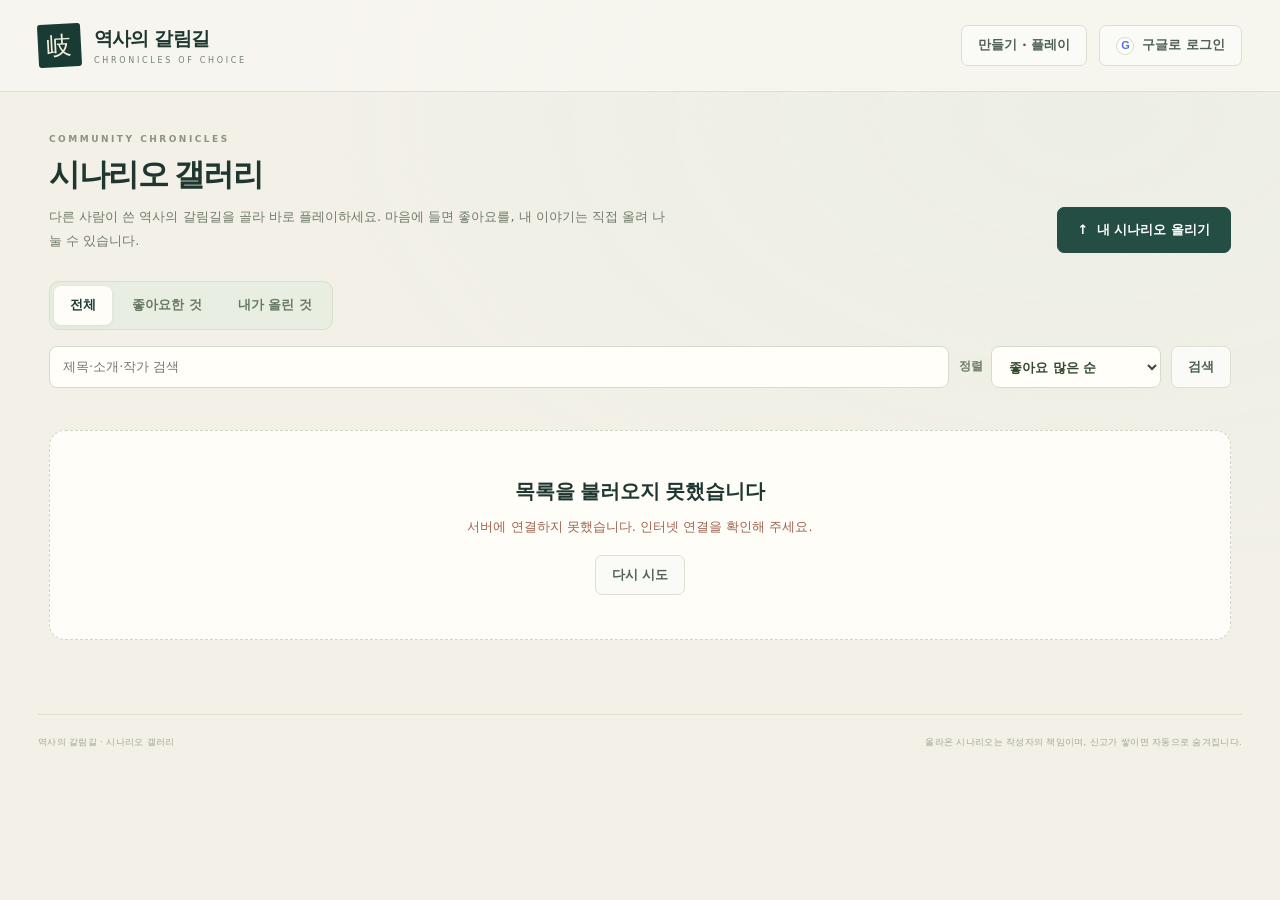
==== gallery.html @ b5232413 "Add files via upload" ====
<!doctype html>
<html lang="ko">
<head>
  <meta charset="utf-8">
  <meta name="viewport" content="width=device-width, initial-scale=1">
  <meta name="theme-color" content="#173b36">
  <meta name="description" content="다른 사람이 만든 선택형 역사 이야기를 둘러보고, 좋아요를 누르고, 바로 플레이하세요.">
  <title>시나리오 갤러리 · 역사의 갈림길</title>
  <link rel="stylesheet" href="styles.css">
  <link rel="stylesheet" href="community.css">
</head>
<body class="gallery-page">
  <header class="masthead">
    <a class="brand" href="index.html" aria-label="역사의 갈림길 처음 화면"><span class="brand-mark" aria-hidden="true">岐</span><div><strong>역사의 갈림길</strong><span>CHRONICLES OF CHOICE</span></div></a>
    <nav class="header-actions" aria-label="사이트 메뉴">
      <a class="btn secondary" href="index.html">만들기 · 플레이</a>
      <span id="auth-area" class="auth-area"></span>
    </nav>
  </header>

  <main class="gallery-main">
    <section class="gallery-hero">
      <div>
        <p class="eyebrow">COMMUNITY CHRONICLES</p>
        <h1>시나리오 갤러리</h1>
        <p class="gallery-lead">다른 사람이 쓴 역사의 갈림길을 골라 바로 플레이하세요. 마음에 들면 좋아요를, 내 이야기는 직접 올려 나눌 수 있습니다.</p>
      </div>
      <button class="btn primary upload-cta" id="upload-button" type="button"><span aria-hidden="true">↑</span> 내 시나리오 올리기</button>
    </section>

    <div id="setup-notice" class="setup-notice" hidden></div>

    <section id="gallery-app" class="gallery-app" hidden>
      <div class="gallery-tabs" role="tablist" aria-label="목록 종류">
        <button type="button" role="tab" class="gallery-tab" data-tab="all" aria-selected="true">전체</button>
        <button type="button" role="tab" class="gallery-tab" data-tab="liked" aria-selected="false">좋아요한 것</button>
        <button type="button" role="tab" class="gallery-tab" data-tab="mine" aria-selected="false">내가 올린 것</button>
        <button type="button" role="tab" class="gallery-tab" data-tab="admin" aria-selected="false" hidden>관리</button>
      </div>
      <form class="gallery-toolbar" id="gallery-toolbar" role="search">
        <label class="search-field"><span class="sr-only">검색</span><input id="search-input" type="search" maxlength="60" placeholder="제목·소개·작가 검색" autocomplete="off"></label>
        <label class="sort-field"><span>정렬</span><select id="sort-select"><option value="popular">좋아요 많은 순</option><option value="recent">최신순</option><option value="played">많이 플레이한 순</option></select></label>
        <button class="btn secondary" type="submit">검색</button>
      </form>
      <div id="active-filter" class="active-filter" hidden></div>
      <p id="list-status" class="list-status" role="status" aria-live="polite"></p>
      <div id="card-grid" class="card-grid"></div>
      <div class="more-row"><button class="btn secondary" id="more-button" type="button" hidden>더 보기</button></div>
    </section>
  </main>

  <footer class="site-footer"><span>역사의 갈림길 · 시나리오 갤러리</span><span>올라온 시나리오는 작성자의 책임이며, 신고가 쌓이면 자동으로 숨겨집니다.</span></footer>

  <dialog id="detail-dialog" class="g-dialog detail-dialog" aria-label="시나리오 자세히 보기"><div id="detail-content"></div></dialog>
  <dialog id="upload-dialog" class="g-dialog" aria-label="시나리오 올리기"><div id="upload-content"></div></dialog>
  <dialog id="report-dialog" class="g-dialog small" aria-label="신고하기"><div id="report-content"></div></dialog>
  <div class="toast" id="toast" role="status" aria-live="polite" hidden></div>
  <input id="upload-file" type="file" accept=".json,application/json" hidden>

  <script src="config.js"></script>
  <script src="vendor/supabase.js"></script>
  <script src="engine.js"></script>
  <script src="gallery.js"></script>
</body>
</html>
---- styles.css ----
@charset "UTF-8";
:root{--ink:#203731;--muted:#748077;--green:#244e43;--deep:#183b34;--paper:#fffdf7;--bg:#f2f0e7;--line:#dedfd3;--gold:#b49354;--red:#a85d4d;--radius:16px;font-family:"Malgun Gothic","Apple SD Gothic Neo",system-ui,sans-serif;color:var(--ink);background:var(--bg);font-size:15px}
*{box-sizing:border-box}body{margin:0;background:radial-gradient(ellipse at 85% 15%,#e8ede380,transparent 50%),var(--bg);line-height:1.6}button,input,textarea,select{font:inherit}button{cursor:pointer}button:disabled{cursor:not-allowed}button,a,input,textarea,select{outline-offset:4px}button:focus-visible,a:focus-visible{outline:3px solid #ba9959}button{color:inherit}button:disabled{opacity:.5}h1,h2,h3,p{margin-top:0}p{margin-bottom:1em}button span{pointer-events:none}[hidden]{display:none!important}.masthead{height:92px;border-bottom:1px solid var(--line);display:flex;align-items:center;justify-content:space-between;padding:0 max(34px,calc((100vw - 1250px)/2));background:#f8f7f0e6;gap:20px}.brand{display:flex;align-items:center;gap:13px;white-space:nowrap}.brand-mark{width:43px;height:43px;background:var(--deep);color:#f5eedb;display:grid;place-items:center;font-family:"Batang",serif;font-size:25px;border-radius:3px;transform:rotate(-3deg)}.brand strong{display:block;font-size:19px;letter-spacing:-.8px}.brand>div>span{font-size:8px;letter-spacing:2.7px;display:block;color:var(--muted);margin-top:1px}.prototype{font-size:9px;letter-spacing:1.4px;color:#8a8e7f;border:1px solid var(--line);border-radius:20px;padding:2px 8px;margin-left:7px}.header-actions{display:flex;gap:12px;align-items:center}.btn{border:1px solid transparent;border-radius:7px;padding:10px 16px;background:transparent;font-size:13px;font-weight:600;line-height:1.4;transition:background .15s,transform .15s}.btn:hover{transform:translateY(-1px)}.subtle{color:#667367}.subtle:hover{background:#eaece3}.edit-button,.primary{background:var(--green);color:#fff;border-color:var(--green)}.edit-button:hover,.primary:hover{background:var(--deep)}.edit-button span{margin-right:5px}.secondary{background:#fafbf6;border-color:var(--line);color:#506154}.secondary:hover{background:#e9eee4}.danger{border-color:#dabfb2;color:#984a3c;background:#fff7f2}.layout{max-width:1250px;margin:0 auto;display:grid;grid-template-columns:minmax(0,1fr) 290px;gap:38px;padding:43px 0 25px;align-items:start}.main-column{min-width:0}.scenario-heading{display:flex;justify-content:space-between;align-items:center;gap:15px;margin-bottom:29px}.eyebrow{font-size:9px;letter-spacing:2.5px;color:#8c937f;margin:0 0 7px;font-weight:700}h1{font-family:"Batang","Noto Serif KR",serif;font-size:31px;font-weight:600;letter-spacing:-1.4px;line-height:1.4;margin:0 0 7px}.scenario-subtitle{font-size:13px;color:#7f8779;margin:0}.fiction-tag{font-size:10px;color:#88907f;white-space:nowrap;border:1px solid #d6d9cb;border-radius:30px;padding:4px 9px}.story-panel{position:relative;background:var(--paper);border:1px solid #dcddd0;border-radius:var(--radius);padding:29px 36px 31px;box-shadow:0 8px 34px #243d2610;overflow:hidden}.story-panel:before{content:"";position:absolute;top:0;left:36px;width:52px;height:3px;background:var(--gold)}.event-meta{display:flex;align-items:center;justify-content:space-between;gap:12px;font-size:11px;margin-bottom:30px;color:#8b8d7a}.chapter{font-weight:700;color:#7a806a;letter-spacing:.5px}.event-number{border:1px solid #e3e3d7;padding:2px 8px;border-radius:20px;font-size:10px;margin-left:10px}.speaker-line{display:flex;align-items:center;gap:11px;margin-bottom:20px}.portrait{height:44px;width:44px;flex-shrink:0;border:1px solid #d3d9c8;border-radius:50%;background:#e9eee1;display:grid;place-items:center;font-family:"Batang",serif;color:#5a7055;font-size:19px}.speaker-name{font-size:12px;font-weight:700}.speaker-caption{font-size:9px;letter-spacing:1.5px;color:#959884;display:block;margin-top:1px}.event-title{font-family:"Batang",serif;font-size:26px;letter-spacing:-1px;margin-bottom:20px;font-weight:600}.event-body{font-family:"Malgun Gothic",sans-serif;font-size:15px;line-height:1.95;letter-spacing:-.2px;color:#515b4e;white-space:pre-wrap;overflow-wrap:anywhere;margin-bottom:27px}.choice-section-label{display:flex;align-items:center;gap:13px;color:#a0a18c;font-size:9px;letter-spacing:1.7px;margin-bottom:12px}.choice-section-label:after{content:"";height:1px;background:#e8e8da;flex:1}.choices{display:grid;gap:10px}.choice{display:flex;align-items:center;gap:16px;text-align:left;width:100%;background:#fcfcf5;border:1px solid #dddfd0;border-radius:9px;padding:15px 17px;transition:background .15s,border-color .15s,transform .15s;position:relative}.choice:hover:not(:disabled){border-color:#6d8c70;background:#f0f5e9;transform:translateX(3px)}.choice-key{border:1px solid #daddcf;color:#72806a;display:grid;place-items:center;border-radius:5px;width:27px;height:27px;flex-shrink:0;font-family:Georgia,serif;font-size:13px;background:#f4f5eb}.choice-copy{min-width:0;flex:1}.choice-title{font-weight:700;font-size:14px;display:block}.choice-description{font-size:11px;color:#8b8f7b;display:block;margin-top:3px;line-height:1.5}.choice-effects{display:flex;flex-wrap:wrap;gap:4px 10px;margin-top:6px;font-size:10px;letter-spacing:.1px}.effect.up{color:#4b7c50}.effect.down{color:#a87956}.effect.flag{color:#6c7d8a}.choice-arrow{font-size:20px;color:#8fa384;flex-shrink:0}.choice.locked{opacity:.55;background:#efefe7}.choice-locked{color:#98775d;font-size:10px;display:block;margin-top:5px}.story-footer{display:flex;justify-content:space-between;gap:14px;align-items:center;margin:17px 2px}.keyboard-note{font-size:10px;color:#9a9e8b}.keyboard-note kbd{font:9px system-ui;border:1px solid #d7dace;border-radius:3px;padding:1px 3px;background:#f8f9f2;margin:0 1px}.text-button{padding:0;border:0;background:none;color:#6d7b65;font-size:11px}.text-button:hover{color:var(--deep)}.fiction-note{font-size:10px;line-height:1.8;color:#a1a38f;margin:28px 2px 0;max-width:700px}.sidebar{padding-top:8px}.country-card{background:#e8ede0;border:1px solid #d8dfcc;border-radius:var(--radius);padding:25px 25px 26px}.small-label{font-size:8px;color:#849174;letter-spacing:1.9px;font-weight:700}.country-title{display:flex;align-items:center;justify-content:space-between;font-family:"Batang",serif;font-size:21px;font-weight:700;margin:5px 0 0}.seal{font-family:serif;color:#af6953;border:1px solid #b3765e;font-size:18px;line-height:26px;width:28px;text-align:center;transform:rotate(7deg);font-weight:400}.turn-label{font-size:10px;color:#8c967d;margin:4px 0 24px}.stats-panel{display:grid;gap:21px}.stat-top{display:flex;justify-content:space-between;align-items:baseline;margin-bottom:8px}.stat-name{font-size:12px;font-weight:700}.stat-number{font-size:20px;font-family:Georgia,serif;line-height:1}.stat-number small{font:9px system-ui;color:#909c82;margin-left:3px}.stat-track{background:#d9dfcd;height:5px;border-radius:5px;overflow:hidden}.stat-fill{height:100%;border-radius:5px;transition:width .4s ease}.stat-help{font-size:9px;color:#8b957c;margin-top:6px;line-height:1.6}.memory-card{padding:25px 7px 20px;border-bottom:1px solid var(--line)}.section-label{display:flex;align-items:center;justify-content:space-between;margin-bottom:14px}.section-label h2{font-size:12px;margin:0;font-weight:700}.counter{font:10px Georgia,serif;color:#8c947d;background:#e8ebdf;border-radius:20px;padding:1px 7px}.empty-memory{font-size:11px;color:#9aa18b;margin:0;line-height:1.8}.flag-badges{display:flex;flex-wrap:wrap;gap:6px}.flag-badge{font-size:10px;background:#f8f9f1;border:1px solid #d9dfd0;border-radius:4px;padding:4px 8px;color:#748267}.save-card{padding:20px 0 13px;border-bottom:1px solid var(--line)}.save-buttons{display:flex;gap:8px}.save-buttons .btn{flex:1;padding:9px 7px;font-size:11px}.restart-button{width:100%;font-size:11px;color:#929883;padding:10px 0 5px;margin-top:5px}.save-caption{font-size:9px;color:#9ba18b;text-align:center;margin:6px 0 0}.collection-card{margin-top:18px}.collection-button{display:flex;width:100%;justify-content:space-between;align-items:center;background:none;border:0;padding:8px 3px;text-align:left}.collection-button .small-label{display:block;font-size:7px}.collection-button strong{font-size:12px;font-weight:600}.collection-button>span:last-child{font:16px Georgia,serif;color:#849573}.collection-button>span:last-child>span{font-size:17px;margin-left:8px}.sidebar-note{font-family:"Batang",serif;font-size:11px;line-height:2;color:#a5aa94;text-align:center;margin:29px 0 0}.site-footer{max-width:1250px;margin:22px auto 0;padding:20px 0 25px;border-top:1px solid var(--line);display:flex;justify-content:space-between;color:#a2a793;font-size:9px;letter-spacing:.3px}.status-message{border:1px solid #d7ddc9;background:#eaf0df;border-radius:8px;padding:11px 15px;font-size:11px;color:#718362;margin:-8px 0 17px}.status-message.error{border-color:#e2c0b3;background:#fbf0e8;color:#9e6451}.toast{position:fixed;bottom:25px;left:50%;transform:translateX(-50%);z-index:20;background:var(--deep);color:#fffdf4;padding:12px 24px;border-radius:9px;box-shadow:0 5px 30px #183b3430;font-size:12px;max-width:90vw}.ending-banner{font-size:9px;letter-spacing:2.3px;color:var(--gold);margin:9px 0 19px}.ending-ornament{font:40px "Batang",serif;color:#a88c52;margin:0 0 15px}.ending-title{font-family:"Batang",serif;font-size:31px;margin:0 0 14px;letter-spacing:-1px}.ending-summary{font-size:14px;font-weight:700;color:#637957;border-bottom:1px solid var(--line);padding-bottom:20px;margin-bottom:22px}.ending-body{font-size:14px;line-height:2;white-space:pre-wrap;color:#65705d;margin-bottom:24px}.ending-actions{display:flex;gap:9px;flex-wrap:wrap}.ending-actions .btn{font-size:11px}.ending-footnote{font-size:10px;color:#9b9c89;margin-top:22px;margin-bottom:0}.info-dialog{border:1px solid var(--line);border-radius:14px;background:var(--paper);color:var(--ink);padding:30px;max-width:660px;width:calc(100% - 30px);max-height:85vh}.info-dialog::backdrop,.editor-dialog::backdrop{background:#152e26a6;backdrop-filter:blur(3px)}.info-dialog h2{font-family:"Batang",serif;font-size:24px;margin-bottom:20px}.info-dialog p,.info-dialog li{font-size:13px;line-height:1.9}.info-dialog ol{padding-left:21px}.info-dialog form{display:flex;justify-content:flex-end;margin-top:22px}.info-dialog .toolbar{margin-top:20px}.journal-entry{padding:15px 0;border-bottom:1px solid var(--line)}.journal-entry h3{font-size:13px;margin:0 0 6px}.journal-entry p{font-size:12px;margin:0;color:#7d8773}.ending-item{padding:15px;border:1px solid var(--line);border-radius:8px;margin-bottom:10px}.ending-item h3{font-size:14px;margin:0 0 5px}.ending-item p{font-size:11px;color:#8a927f;margin:0}.ending-item.undiscovered{background:#f1f2e9;color:#969d8b}.editor-dialog{width:min(1180px,96vw);height:min(880px,94vh);max-width:none;max-height:94vh;padding:0;border:1px solid #cfd6c4;border-radius:14px;background:var(--paper);color:var(--ink);overflow:hidden}.editor-shell{height:100%;display:flex;flex-direction:column}.editor-top{padding:20px 26px 16px;border-bottom:1px solid var(--line);background:#edf0e5}.editor-top h2{font-family:"Batang",serif;font-size:23px;margin:0 0 5px}.editor-top p{margin:0;font-size:11px;color:#78856d}.editor-nav{display:flex;gap:5px;padding:12px 24px;border-bottom:1px solid var(--line);flex-wrap:wrap;background:#fafbf5}.editor-nav button{font-size:12px;background:transparent;border:0;border-radius:6px;padding:8px 13px;color:#87917b}.editor-nav button.selected,.editor-nav .active{background:var(--green);color:white}.editor-content{flex:1;min-height:0;overflow:auto;padding:22px 26px}.editor-footer{border-top:1px solid var(--line);padding:15px 25px;display:flex;align-items:center;justify-content:flex-end;gap:9px;background:#fafbf4;flex-wrap:wrap}.editor-footer .btn{font-size:12px}.field{display:flex;flex-direction:column;gap:6px;font-size:12px;font-weight:600;margin-bottom:15px;min-width:0}.field>span,.field>label{font-weight:600;color:#5d7054}.field input,.field textarea,.field select,input.compact-input,select.compact-input{border:1px solid #d5dccb;border-radius:6px;background:#fffef9;color:#334a30;padding:9px 11px;width:100%;font-size:12px;line-height:1.6;min-width:0}.field textarea{resize:vertical;min-height:100px}.field input[type=color]{padding:3px;height:38px}.field input[type=checkbox]{width:auto;align-self:flex-start}.field-row,.form-grid{display:grid;grid-template-columns:repeat(2,minmax(0,1fr));gap:12px}.form-grid.three{grid-template-columns:repeat(3,minmax(0,1fr))}.editor-card{border:1px solid #dce1d3;border-radius:9px;padding:19px;background:#fbfcf5;margin-bottom:15px}.editor-card h3{font-size:14px;margin:0 0 15px}.editor-section{margin:18px 0}.editor-section h3{font-size:14px}.small,.muted{font-size:11px;color:#8b967c;font-weight:400;line-height:1.7}.badge{display:inline-block;padding:2px 7px;background:#e8eedf;border-radius:4px;color:#78896b;font-size:10px}.toolbar{display:flex;gap:8px;flex-wrap:wrap;align-items:center;margin-bottom:14px}.toolbar .btn{font-size:11px;padding:8px 12px}.editor-list{display:flex;gap:6px;flex-wrap:wrap;margin-bottom:16px}.editor-list button{border:1px solid var(--line);border-radius:6px;padding:7px 10px;background:#f7f9ef;font-size:11px;text-align:left}.editor-list button.selected{border-color:var(--green);background:#e3ebda;color:var(--deep);font-weight:700}.notice{background:#ecf1e2;border:1px solid #d7e0c9;border-radius:7px;padding:10px 13px;font-size:11px;color:#6e825d;margin-bottom:15px;line-height:1.8}.error-list{border:1px solid #ddb9aa;background:#fff2e9;color:#a05940;padding:13px 18px;border-radius:7px;font-size:11px;white-space:pre-wrap;max-height:160px;overflow:auto}.condition-row{display:flex;align-items:center;gap:7px;flex-wrap:wrap;margin-bottom:8px}.condition-row select,.condition-row input{border:1px solid #d4ddc8;border-radius:5px;padding:7px 8px;background:#fffef9;min-width:0;font-size:11px;width:auto;max-width:220px}.condition-row input{width:90px}.condition-row .btn{padding:6px 10px;font-size:10px}.effects-grid{display:grid;grid-template-columns:repeat(3,minmax(0,1fr));gap:12px}.editor-content>textarea,.editor-content textarea.json-editor{width:100%;min-height:350px;font-family:Consolas,monospace;font-size:12px;line-height:1.6;background:#fcfdf8;border:1px solid var(--line);border-radius:7px;padding:15px;color:var(--ink)}
#editor-root{height:100%;min-height:0}#editor-report{max-height:150px;overflow:auto;flex-shrink:0;margin:0 24px 10px}#editor-report:empty{display:none}
.editor-dialog.flowchart-mode{width:min(1500px,98vw);height:94vh}.editor-dialog.flowchart-mode .editor-top{padding:12px 20px 7px}.editor-dialog.flowchart-mode .editor-top h2{font-size:20px}.editor-dialog.flowchart-mode .editor-top .toolbar{margin-top:8px;margin-bottom:3px}.editor-dialog.flowchart-mode .editor-nav{padding:7px 18px}.editor-content.flowchart-content{overflow:hidden;padding:0;min-height:0}.flow-button{white-space:nowrap}
.editor-dialog.flowchart-mode .editor-top{display:flex;align-items:center;justify-content:space-between;gap:10px;padding:7px 17px}.editor-dialog.flowchart-mode .editor-top h2{font-size:16px;margin:0}.editor-dialog.flowchart-mode .editor-top p{display:none}.editor-dialog.flowchart-mode .editor-top .toolbar{margin:0}.editor-dialog.flowchart-mode .editor-top .btn{padding:6px 9px;font-size:10px}.editor-dialog.flowchart-mode .editor-nav{padding:4px 12px}.editor-dialog.flowchart-mode .editor-footer{padding:8px 16px}.editor-dialog.flowchart-mode .editor-footer .btn{padding:8px 12px}
.risk-summary{margin-top:20px;border:1px solid #d3b695;background:#f6ecda;border-radius:7px;padding:11px 12px;color:#956337;font-size:11px}.risk-summary strong,.risk-summary span,.risk-summary small{display:block}.risk-summary span{margin-top:5px}.risk-summary small{margin-top:7px;font-size:9px;line-height:1.7;color:#9b856a}.choice-risk{display:block;margin-top:7px;font-size:10px;font-weight:600;color:#a55f3c}.story-panel.game-over{border-color:#d0aaa0;background:#fffaf5}.game-over:before{background:#a35a47}.game-over .ending-banner,.game-over .ending-ornament{color:#a35a47}.game-over .ending-summary{color:#8b6553}.journal-risk{color:#a16943!important}
@media(min-width:1500px){.layout{padding-top:53px}.story-panel{padding:34px 42px 36px}.event-body{font-size:16px}.choice{padding:18px}.event-title{font-size:28px}}
@media(max-width:1340px){.layout{margin:0 38px;gap:27px;grid-template-columns:minmax(0,1fr) 270px}.site-footer{margin-left:38px;margin-right:38px}.masthead{padding:0 38px}.fiction-tag{display:none}.country-card{padding:22px}.story-panel{padding:27px 30px}.event-body{font-size:14px}}
@media(max-width:880px){.layout{margin:0 23px;grid-template-columns:minmax(0,1fr);padding-top:29px;gap:24px}.sidebar{display:grid;grid-template-columns:1fr 1fr;gap:16px;padding:0}.country-card{grid-row:span 2}.memory-card{padding:10px 3px}.save-card{padding:5px 0 12px}.collection-card{margin:0}.sidebar-note{margin:5px 0}.scenario-heading{margin-bottom:21px}.site-footer{margin-left:23px;margin-right:23px}.masthead{height:80px;padding:0 23px}.prototype{display:none}.story-footer{flex-wrap:wrap}.event-title{font-size:25px}.editor-dialog{height:94vh}.editor-content{padding:18px}.editor-top{padding:17px 18px}.editor-nav{padding:9px 15px}.editor-footer{padding:12px 16px}}
@media(max-width:540px){.masthead{padding:0 16px;height:73px;gap:10px}.brand{gap:9px}.brand-mark{width:34px;height:34px;font-size:21px}.brand strong{font-size:16px}.brand>div>span{font-size:6px;letter-spacing:1.8px}.header-actions{gap:3px}.header-actions .subtle{padding:8px 7px;font-size:10px}.edit-button{font-size:10px;padding:9px}.layout{margin:0 15px;padding-top:25px}h1{font-size:25px}.eyebrow{font-size:8px}.scenario-subtitle{font-size:11px}.story-panel{padding:22px 20px}.story-panel:before{left:20px}.event-meta{margin-bottom:24px}.event-number{display:none}.event-title{font-size:23px}.event-body{font-size:14px;line-height:1.9}.choice{padding:13px 12px;gap:11px}.choice-title{font-size:13px}.choice-description{font-size:10px}.choice-effects{font-size:9px}.choice-arrow{display:none}.choice-key{width:23px;height:23px;font-size:11px}.sidebar{grid-template-columns:1fr}.country-card{grid-row:auto}.stats-panel{grid-template-columns:repeat(3,minmax(0,1fr));gap:13px}.stat-name{font-size:11px}.stat-number{font-size:17px}.stat-help{display:none}.turn-label{margin-bottom:19px}.memory-card{padding:5px 4px 16px}.save-card{border:0}.save-caption{margin-top:10px}.collection-card{border-top:1px solid var(--line);padding-top:10px}.sidebar-note{display:none}.site-footer{margin:20px 15px 0;padding-top:15px;gap:15px;flex-wrap:wrap}.keyboard-note{display:none}.story-footer{justify-content:flex-end}.field-row,.form-grid,.form-grid.three,.effects-grid{grid-template-columns:1fr}.condition-row{gap:5px}.condition-row select{max-width:155px}.editor-nav{gap:3px}.editor-nav button{padding:7px 10px;font-size:11px}.editor-card{padding:13px}.editor-content{padding:14px}.editor-footer{gap:6px}.info-dialog{padding:22px}}
@media(prefers-reduced-motion:reduce){*{transition:none!important;animation:none!important}}
.name-setup{padding:23px 0 12px;max-width:620px}.name-setup h2{font-family:"Batang",serif;font-size:29px;letter-spacing:-1px;line-height:1.5;margin:14px 0}.name-setup>p{font-size:13px;color:#7c866f;margin-bottom:27px}.name-field{max-width:420px;margin-bottom:8px}.name-field input{padding:14px;font-size:17px;border:1px solid #cbd7c3;border-radius:8px;background:#fffef9;color:var(--ink);width:100%}.name-setup .toolbar{margin:24px 0 12px}.name-setup .small{font-size:11px;color:var(--muted)}.name-error{color:#a34f3d;background:#fff1e9;border-radius:6px;padding:10px 13px;font-size:12px;margin-top:14px}
.choice-encounter{display:block;font-size:10px;color:#6d5c91;margin-top:6px;line-height:1.6}.encounter-notice{display:flex;align-items:baseline;gap:10px;flex-wrap:wrap;border:1px solid #d8cee4;border-radius:7px;background:#f3eef8;color:#6c5682;padding:10px 13px;font-size:11px;margin-bottom:21px}.encounter-notice strong{font-size:12px;flex-shrink:0}.risk-summary .encounter-label{color:#6c5682;margin-top:7px}.empty-authoring{padding:28px 0;max-width:600px}.empty-authoring h2{font-family:"Batang",serif;font-size:27px;margin:15px 0}.empty-authoring p{font-size:13px;color:#7a846f;line-height:1.9}.empty-authoring .toolbar{margin-top:24px}
@media(max-width:540px){.masthead{height:auto;min-height:73px;flex-wrap:wrap;padding:12px 16px}.header-actions{width:100%;justify-content:flex-end;gap:5px}.header-actions .flow-button{font-size:10px;padding:9px 7px}.editor-dialog.flowchart-mode .editor-top{padding:10px 12px 5px}.editor-dialog.flowchart-mode .editor-top p{font-size:10px}.editor-dialog.flowchart-mode .editor-nav{padding:5px 10px}.editor-dialog.flowchart-mode .editor-nav button{font-size:10px;padding:6px 8px}}
---- community.css ----
@charset "UTF-8";
/* Gallery page + shared community bits. Tokens come from styles.css (:root). */
.sr-only{position:absolute;width:1px;height:1px;overflow:hidden;clip:rect(0 0 0 0);white-space:nowrap}
a.brand{color:inherit;text-decoration:none}
.gallery-page .header-actions{align-items:center}
.gallery-page .header-actions a.btn{text-decoration:none;display:inline-flex;align-items:center}
.auth-area{display:inline-flex;align-items:center;gap:8px}
.auth-name{font-size:12px;font-weight:600;color:#4f6152;max-width:160px;overflow:hidden;text-overflow:ellipsis;white-space:nowrap}
.google-button{display:inline-flex;align-items:center;gap:8px}
.g-logo{width:18px;height:18px;border-radius:50%;background:#fff;border:1px solid #d5dccb;display:grid;place-items:center;font:700 11px/1 Arial,sans-serif;color:#4a74d9}

.gallery-main{max-width:1250px;margin:0 auto;padding:40px 0 30px}
.gallery-hero{display:flex;justify-content:space-between;align-items:flex-end;gap:24px;margin-bottom:28px}
.gallery-hero h1{margin-bottom:8px}
.gallery-lead{font-size:13px;color:#6f7b6c;line-height:1.85;max-width:620px;margin:0}
.upload-cta{min-height:46px;padding:12px 20px;white-space:nowrap}
.upload-cta span{margin-right:4px}
.setup-notice{background:var(--paper);border:1px solid var(--line);border-radius:var(--radius);padding:28px 32px;max-width:720px}
.setup-notice h2{font-family:"Batang",serif;font-size:22px;margin-bottom:10px}
.setup-notice p{font-size:13px;color:#66745f;line-height:1.9;margin:0}
.setup-notice code{background:#eef1e7;border-radius:4px;padding:1px 6px;font-size:12px}

.gallery-tabs{display:flex;gap:4px;padding:4px;background:#e9eee2;border:1px solid #d6dfcb;border-radius:10px;width:max-content;max-width:100%;overflow-x:auto;margin-bottom:16px}
.gallery-tab{border:0;border-radius:7px;background:transparent;color:#677a62;font-size:13px;font-weight:600;padding:9px 16px;white-space:nowrap}
.gallery-tab:hover{background:#f3f6ee}
.gallery-tab[aria-selected=true]{background:var(--paper);color:var(--deep);box-shadow:0 1px 4px #24403415}
.gallery-toolbar{display:flex;gap:10px;align-items:center;flex-wrap:wrap;margin-bottom:12px}
.search-field{flex:1;min-width:220px}
.search-field input,.sort-field select{width:100%;border:1px solid #d5dccb;border-radius:8px;background:#fffef9;color:#334a30;padding:10px 13px;font-size:13px;min-height:42px}
.sort-field{display:flex;align-items:center;gap:8px;font-size:12px;color:#6d7b65;font-weight:600}
.sort-field select{width:auto;min-width:170px}
.sort-field select:disabled{opacity:.5}
.gallery-toolbar .btn{min-height:42px}
.active-filter{font-size:12px;color:#5d7054;margin:0 0 10px}
.list-status{font-size:11px;color:#8c967d;margin:0 0 14px;min-height:16px}

.card-grid{display:grid;grid-template-columns:repeat(3,minmax(0,1fr));gap:16px}
.g-card{background:var(--paper);border:1px solid #dcddd0;border-radius:14px;padding:18px 20px 16px;display:flex;flex-direction:column;gap:10px;box-shadow:0 6px 24px #243d260c;position:relative;min-width:0}
.g-card:before{content:"";position:absolute;top:0;left:20px;width:38px;height:3px;background:var(--gold)}
.g-card.is-hidden{background:#f6f3ee;border-color:#e2cfc4}
.card-open{all:unset;cursor:pointer;display:flex;flex-direction:column;gap:5px;border-radius:6px}
.card-open:focus-visible{outline:3px solid #ba9959;outline-offset:4px}
.card-title{font-family:"Batang","Noto Serif KR",serif;font-size:19px;font-weight:600;letter-spacing:-.6px;line-height:1.4;color:var(--ink)}
.card-open:hover .card-title{color:var(--green);text-decoration:underline;text-underline-offset:4px;text-decoration-thickness:1px}
.card-sub{font-size:12px;color:#7d8778}
.card-summary{font-size:12px;color:#5f6b5b;line-height:1.75;display:-webkit-box;-webkit-line-clamp:3;-webkit-box-orient:vertical;overflow:hidden}
.card-tags{display:flex;flex-wrap:wrap;gap:5px}
.tag-chip{font-size:11px;color:#5e7655;background:#eef2e7;border:1px solid #dbe3d0;border-radius:20px;padding:2px 9px}
button.tag-chip:hover{background:#e3ebda;color:var(--deep)}
.card-meta{display:flex;flex-wrap:wrap;gap:4px 10px;font-size:11px;color:#8b937f;margin:0}
.card-meta span+span:before{content:"·";margin-right:10px;color:#c2c6b6}
.card-actions{display:flex;align-items:center;gap:10px;margin-top:auto;padding-top:6px;border-top:1px solid #eeeee4}
.like-button{border:1px solid #e3d3c9;background:#fffaf6;color:#a2584a;border-radius:20px;padding:6px 12px;font-size:12px;font-weight:700;min-height:34px}
.like-button:hover{background:#fbeee6}
.like-button.on{background:#a8564a;border-color:#a8564a;color:#fff}
.like-static{font-size:12px;color:#a2584a;font-weight:700}
.play-count{font-size:11px;color:#86907b}
.play-button{margin-left:auto;padding:8px 16px;min-height:36px}
.card-manage{display:flex;gap:6px;flex-wrap:wrap}
.card-manage .btn{font-size:11px;padding:6px 10px}
.danger-text{color:#a24a3c!important}
.hidden-badge{font-size:11px;color:#9a5a45;background:#fbefe7;border:1px solid #ecd2c4;border-radius:6px;padding:6px 9px;margin:0;line-height:1.6}
.card-admin{border-top:1px dashed #e0d3c9;padding-top:8px}
.admin-reports{font-size:11px;color:#7d6a5f;line-height:1.7;margin:0 0 6px;display:flex;flex-direction:column}
.admin-reports .resolved{color:#a7a99c;text-decoration:line-through}
.empty-state{grid-column:1/-1;text-align:center;background:var(--paper);border:1px dashed #cdd8c4;border-radius:var(--radius);padding:44px 24px}
.empty-state h2{font-family:"Batang",serif;font-size:20px;margin-bottom:8px}
.empty-state p{font-size:13px;color:#6f7b6c;margin:0 auto 16px;max-width:460px;line-height:1.8}
.empty-state.error p{color:#9e6451}
.more-row{display:flex;justify-content:center;margin-top:22px}
.more-row .btn{min-width:160px;min-height:42px}

.g-dialog{border:1px solid var(--line);border-radius:15px;background:var(--paper);color:var(--ink);padding:28px 30px;width:min(640px,calc(100vw - 30px));max-width:none;max-height:90vh;overflow:auto}
.g-dialog.small{width:min(460px,calc(100vw - 30px))}
.g-dialog::backdrop{background:#152e26a6;backdrop-filter:blur(3px)}
.g-dialog h2{font-family:"Batang",serif;font-size:24px;letter-spacing:-.8px;margin:4px 0 8px}
.g-dialog .eyebrow{margin:0}
.g-help{font-size:12px;color:#6f7b6c;line-height:1.85}
.detail-sub{font-size:13px;color:#7d8778;margin:0 0 12px}
.detail-summary{font-size:14px;line-height:1.95;color:#4f5b4c;white-space:pre-wrap;margin:14px 0}
.detail-stats{display:grid;grid-template-columns:repeat(4,minmax(0,1fr));gap:8px;margin:16px 0}
.detail-stats div{background:#f1f4ea;border-radius:9px;padding:10px 12px}
.detail-stats dt{font-size:10px;color:#86907b;letter-spacing:.5px}
.detail-stats dd{margin:2px 0 0;font:600 20px Georgia,serif;color:var(--ink)}
.detail-actions{display:flex;flex-wrap:wrap;gap:8px;align-items:center}
.detail-actions .btn{min-height:40px}
.detail-footer{display:flex;gap:14px;align-items:center;justify-content:flex-end;margin-top:22px;padding-top:14px;border-top:1px solid var(--line);flex-wrap:wrap}
.detail-footer .btn{margin-left:auto}
.detail-footer .text-button{font-size:12px}
.dialog-actions{display:flex;justify-content:flex-end;gap:8px;margin-top:18px;flex-wrap:wrap}
.dialog-actions .btn{min-height:42px;padding:10px 18px}
.source-pick{border:1px solid #dce1d3;border-radius:10px;padding:12px 14px 14px;margin:0 0 16px;display:grid;gap:8px}
.source-pick legend{font-size:12px;font-weight:700;color:#5d7054;padding:0 4px}
.source-option{display:flex;gap:10px;align-items:flex-start;border:1px solid #e3e7da;border-radius:8px;padding:10px 12px;background:#fbfcf6;cursor:pointer}
.source-option.disabled{opacity:.6;cursor:not-allowed}
.source-option input{margin-top:4px}
.source-option span{display:flex;flex-direction:column;gap:2px;min-width:0}
.source-option strong{font-size:13px}
.source-option small{font-size:11px;color:#7d8778;line-height:1.6;overflow-wrap:anywhere}
.source-pick .btn{justify-self:start;font-size:12px}
.form-error{font-size:12px;color:#9e4f3c;background:#fff3ed;border:1px solid #e9c8b9;border-radius:7px;padding:9px 12px;white-space:pre-wrap;margin:4px 0 0}
.consent{display:flex;gap:9px;align-items:flex-start;font-size:12px;color:#5d7054;line-height:1.7;margin:4px 0 0}
.consent input{margin-top:4px}
.g-dialog .field small{font-weight:400;color:#8f9a86;margin-left:4px}

/* Community bits shown inside the player (index.html) */
body:not(.community-on) [data-community-only]{display:none!important}
.gallery-origin{display:flex;align-items:center;gap:8px;flex-wrap:wrap;font-size:12px;color:#5d7054;background:#eef3e6;border:1px solid #d6e0c9;border-radius:8px;padding:9px 14px;margin:-12px 0 18px}
.gallery-origin a{color:var(--green);font-weight:700}
a.launcher-gallery{display:flex;align-items:center;justify-content:space-between;gap:10px;text-decoration:none;color:var(--deep);background:#f7f2e4;border:1px solid #e6d9b8;border-radius:10px;padding:12px 16px;font-size:13px;font-weight:600;margin:16px 0 0}
a.launcher-gallery:hover{background:#f2ead3}
a.launcher-gallery span{color:var(--gold)}
.header-actions a.btn{text-decoration:none;display:inline-flex;align-items:center}

@media(max-width:1300px){.gallery-main{padding-left:34px;padding-right:34px}}
@media(max-width:980px){.card-grid{grid-template-columns:repeat(2,minmax(0,1fr))}}
@media(max-width:680px){
  .gallery-main{padding:26px 16px}
  .gallery-hero{flex-direction:column;align-items:stretch}
  .upload-cta{width:100%}
  .card-grid{grid-template-columns:minmax(0,1fr)}
  .gallery-toolbar{flex-direction:column;align-items:stretch}
  .sort-field select{flex:1}
  .gallery-tabs{width:100%}
  .gallery-tab{flex:1;padding:9px 8px;font-size:12px}
  .g-dialog{padding:22px 18px}
  .detail-stats{grid-template-columns:repeat(2,minmax(0,1fr))}
  .gallery-page .masthead{flex-wrap:wrap;height:auto;padding:14px 16px;gap:12px}
  .gallery-page .header-actions{width:100%;justify-content:space-between}
  .site-footer{flex-direction:column;gap:6px;padding:20px 16px}
}
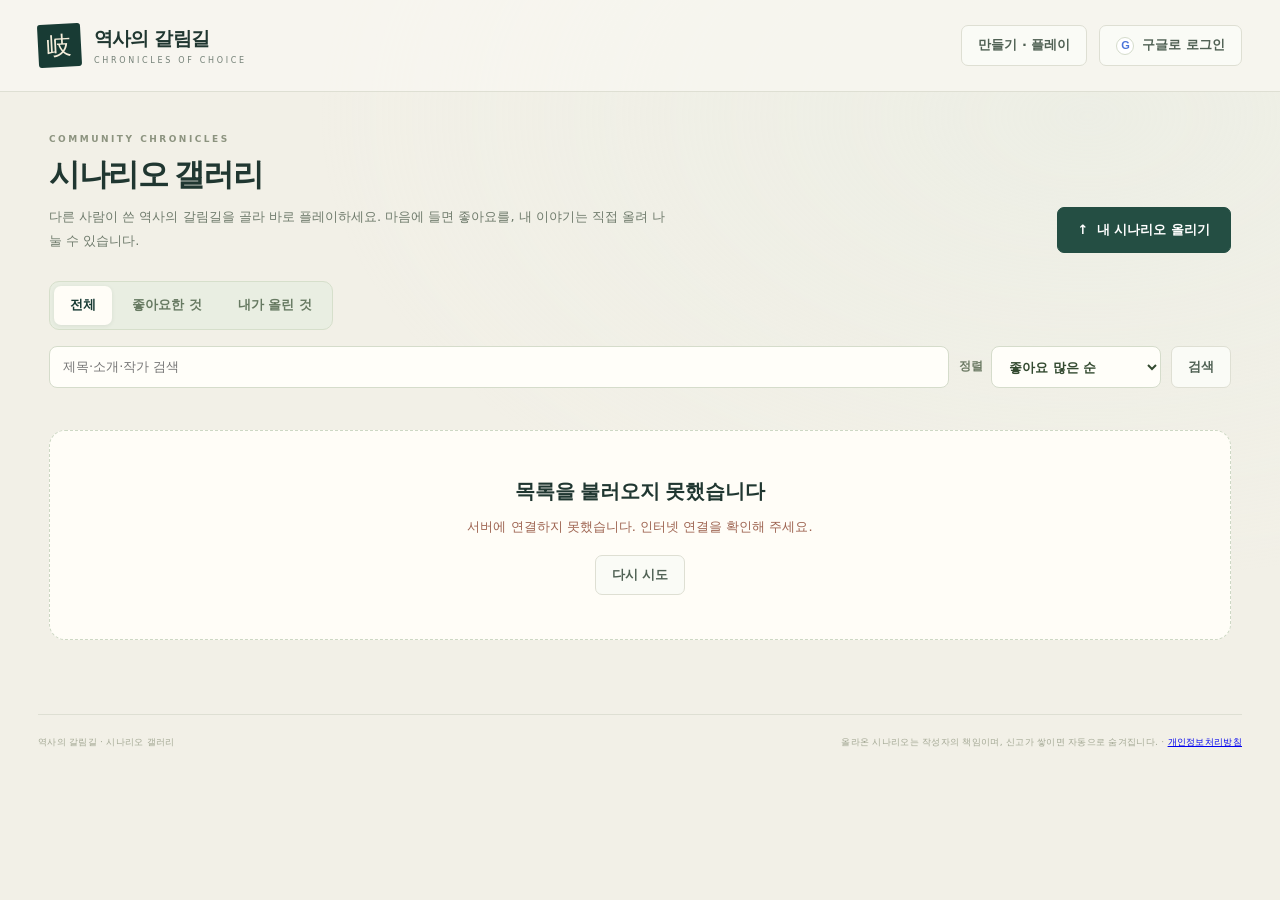
==== commit 19bdb3be: "Add files via upload" ====
--- a/gallery.html
+++ b/gallery.html
@@ -49,7 +49,7 @@
     </section>
   </main>
 
-  <footer class="site-footer"><span>역사의 갈림길 · 시나리오 갤러리</span><span>올라온 시나리오는 작성자의 책임이며, 신고가 쌓이면 자동으로 숨겨집니다.</span></footer>
+  <footer class="site-footer"><span>역사의 갈림길 · 시나리오 갤러리</span><span>올라온 시나리오는 작성자의 책임이며, 신고가 쌓이면 자동으로 숨겨집니다. · <a href="privacy.html">개인정보처리방침</a></span></footer>
 
   <dialog id="detail-dialog" class="g-dialog detail-dialog" aria-label="시나리오 자세히 보기"><div id="detail-content"></div></dialog>
   <dialog id="upload-dialog" class="g-dialog" aria-label="시나리오 올리기"><div id="upload-content"></div></dialog>
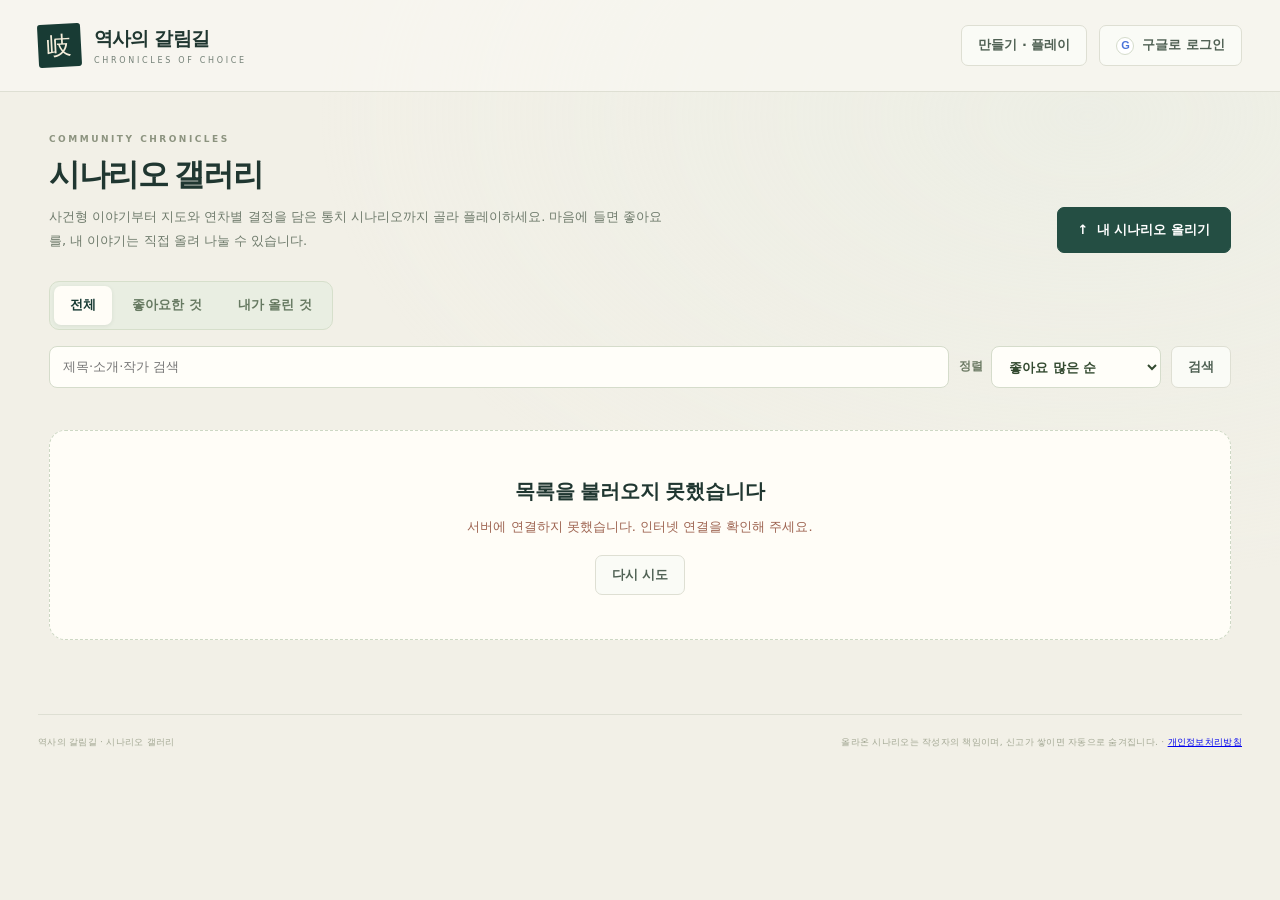
==== commit e4594156: "Add files via upload" ====
--- a/gallery.html
+++ b/gallery.html
@@ -8,6 +8,8 @@
   <title>시나리오 갤러리 · 역사의 갈림길</title>
   <link rel="stylesheet" href="styles.css">
   <link rel="stylesheet" href="community.css">
+  <script>window.va = window.va || function () { (window.vaq = window.vaq || []).push(arguments); };</script>
+  <script defer src="/_vercel/insights/script.js"></script>
 </head>
 <body class="gallery-page">
   <header class="masthead">
@@ -23,7 +25,7 @@
       <div>
         <p class="eyebrow">COMMUNITY CHRONICLES</p>
         <h1>시나리오 갤러리</h1>
-        <p class="gallery-lead">다른 사람이 쓴 역사의 갈림길을 골라 바로 플레이하세요. 마음에 들면 좋아요를, 내 이야기는 직접 올려 나눌 수 있습니다.</p>
+        <p class="gallery-lead">사건형 이야기부터 지도와 연차별 결정을 담은 통치 시나리오까지 골라 플레이하세요. 마음에 들면 좋아요를, 내 이야기는 직접 올려 나눌 수 있습니다.</p>
       </div>
       <button class="btn primary upload-cta" id="upload-button" type="button"><span aria-hidden="true">↑</span> 내 시나리오 올리기</button>
     </section>
@@ -59,6 +61,7 @@
 
   <script src="config.js"></script>
   <script src="vendor/supabase.js"></script>
+  <script src="map-templates.js"></script>
   <script src="engine.js"></script>
   <script src="gallery.js"></script>
 </body>
--- a/community.css
+++ b/community.css
@@ -129,3 +129,9 @@
   .gallery-page .header-actions{width:100%;justify-content:space-between}
   .site-footer{flex-direction:column;gap:6px;padding:20px 16px}
 }
+/* Format badges are derived from database metadata; raw SVG is never loaded here. */
+.scenario-format-badges{display:flex;flex-wrap:wrap;align-items:center;gap:5px;margin:8px 0}
+.scenario-format-badges>span{display:inline-block;font-size:10px;line-height:1.4;padding:3px 6px;border-radius:4px;border:1px solid #d9e1d7;background:#f3f6ed;color:#405a46}
+.scenario-format-badges .format-badge{font-weight:700;background:#e8eee5}
+.scenario-format-badges .mode-badge{background:#e6edf0;color:#385c6e}
+.scenario-format-badges .map-badge{background:#f1eadc;color:#78603c}
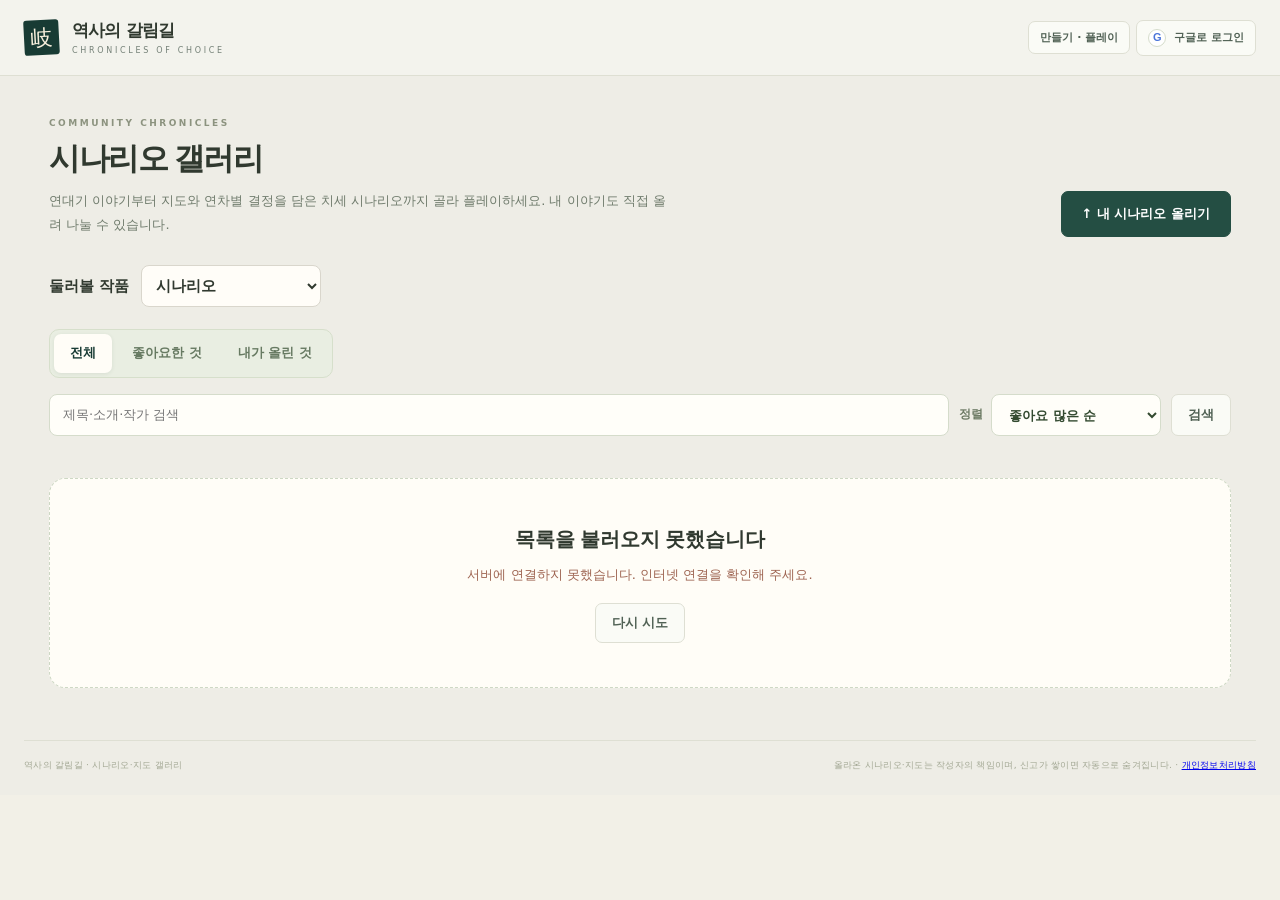
==== commit 8213678d: "Add files via upload" ====
--- a/gallery.html
+++ b/gallery.html
@@ -8,14 +8,15 @@
   <title>시나리오 갤러리 · 역사의 갈림길</title>
   <link rel="stylesheet" href="styles.css">
   <link rel="stylesheet" href="community.css">
+  <link rel="stylesheet" href="map-view.css">
   <script>window.va = window.va || function () { (window.vaq = window.vaq || []).push(arguments); };</script>
   <script defer src="/_vercel/insights/script.js"></script>
 </head>
 <body class="gallery-page">
   <header class="masthead">
-    <a class="brand" href="index.html" aria-label="역사의 갈림길 처음 화면"><span class="brand-mark" aria-hidden="true">岐</span><div><strong>역사의 갈림길</strong><span>CHRONICLES OF CHOICE</span></div></a>
+    <a class="brand" href="index.html?home=1" aria-label="역사의 갈림길 처음 화면"><span class="brand-mark" aria-hidden="true">岐</span><div><strong>역사의 갈림길</strong><span>CHRONICLES OF CHOICE</span></div></a>
     <nav class="header-actions" aria-label="사이트 메뉴">
-      <a class="btn secondary" href="index.html">만들기 · 플레이</a>
+      <a class="btn secondary" id="maker-link" href="index.html">만들기 · 플레이</a>
       <span id="auth-area" class="auth-area"></span>
     </nav>
   </header>
@@ -24,8 +25,8 @@
     <section class="gallery-hero">
       <div>
         <p class="eyebrow">COMMUNITY CHRONICLES</p>
-        <h1>시나리오 갤러리</h1>
-        <p class="gallery-lead">사건형 이야기부터 지도와 연차별 결정을 담은 통치 시나리오까지 골라 플레이하세요. 마음에 들면 좋아요를, 내 이야기는 직접 올려 나눌 수 있습니다.</p>
+        <h1 id="gallery-title">시나리오 갤러리</h1>
+        <p class="gallery-lead" id="gallery-lead">사건형 이야기부터 지도와 연차별 결정을 담은 통치 시나리오까지 골라 플레이하세요. 마음에 들면 좋아요를, 내 이야기는 직접 올려 나눌 수 있습니다.</p>
       </div>
       <button class="btn primary upload-cta" id="upload-button" type="button"><span aria-hidden="true">↑</span> 내 시나리오 올리기</button>
     </section>
@@ -33,6 +34,7 @@
     <div id="setup-notice" class="setup-notice" hidden></div>
 
     <section id="gallery-app" class="gallery-app" hidden>
+      <label class="gallery-kind"><span>둘러볼 작품</span><select id="kind-select" aria-label="갤러리 작품 종류"><option value="scenario">시나리오</option><option value="map">지도</option></select></label>
       <div class="gallery-tabs" role="tablist" aria-label="목록 종류">
         <button type="button" role="tab" class="gallery-tab" data-tab="all" aria-selected="true">전체</button>
         <button type="button" role="tab" class="gallery-tab" data-tab="liked" aria-selected="false">좋아요한 것</button>
@@ -51,7 +53,7 @@
     </section>
   </main>
 
-  <footer class="site-footer"><span>역사의 갈림길 · 시나리오 갤러리</span><span>올라온 시나리오는 작성자의 책임이며, 신고가 쌓이면 자동으로 숨겨집니다. · <a href="privacy.html">개인정보처리방침</a></span></footer>
+  <footer class="site-footer"><span>역사의 갈림길 · 시나리오·지도 갤러리</span><span>올라온 시나리오·지도는 작성자의 책임이며, 신고가 쌓이면 자동으로 숨겨집니다. · <a href="privacy.html">개인정보처리방침</a></span></footer>
 
   <dialog id="detail-dialog" class="g-dialog detail-dialog" aria-label="시나리오 자세히 보기"><div id="detail-content"></div></dialog>
   <dialog id="upload-dialog" class="g-dialog" aria-label="시나리오 올리기"><div id="upload-content"></div></dialog>
@@ -62,7 +64,10 @@
   <script src="config.js"></script>
   <script src="vendor/supabase.js"></script>
   <script src="map-templates.js"></script>
+  <script src="map-regions.js"></script>
   <script src="engine.js"></script>
+  <script src="map-document.js"></script>
+  <script src="map-view.js"></script>
   <script src="gallery.js"></script>
 </body>
 </html>
--- a/styles.css
+++ b/styles.css
@@ -13,3 +13,126 @@
 .name-setup{padding:23px 0 12px;max-width:620px}.name-setup h2{font-family:"Batang",serif;font-size:29px;letter-spacing:-1px;line-height:1.5;margin:14px 0}.name-setup>p{font-size:13px;color:#7c866f;margin-bottom:27px}.name-field{max-width:420px;margin-bottom:8px}.name-field input{padding:14px;font-size:17px;border:1px solid #cbd7c3;border-radius:8px;background:#fffef9;color:var(--ink);width:100%}.name-setup .toolbar{margin:24px 0 12px}.name-setup .small{font-size:11px;color:var(--muted)}.name-error{color:#a34f3d;background:#fff1e9;border-radius:6px;padding:10px 13px;font-size:12px;margin-top:14px}
 .choice-encounter{display:block;font-size:10px;color:#6d5c91;margin-top:6px;line-height:1.6}.encounter-notice{display:flex;align-items:baseline;gap:10px;flex-wrap:wrap;border:1px solid #d8cee4;border-radius:7px;background:#f3eef8;color:#6c5682;padding:10px 13px;font-size:11px;margin-bottom:21px}.encounter-notice strong{font-size:12px;flex-shrink:0}.risk-summary .encounter-label{color:#6c5682;margin-top:7px}.empty-authoring{padding:28px 0;max-width:600px}.empty-authoring h2{font-family:"Batang",serif;font-size:27px;margin:15px 0}.empty-authoring p{font-size:13px;color:#7a846f;line-height:1.9}.empty-authoring .toolbar{margin-top:24px}
 @media(max-width:540px){.masthead{height:auto;min-height:73px;flex-wrap:wrap;padding:12px 16px}.header-actions{width:100%;justify-content:flex-end;gap:5px}.header-actions .flow-button{font-size:10px;padding:9px 7px}.editor-dialog.flowchart-mode .editor-top{padding:10px 12px 5px}.editor-dialog.flowchart-mode .editor-top p{font-size:10px}.editor-dialog.flowchart-mode .editor-nav{padding:5px 10px}.editor-dialog.flowchart-mode .editor-nav button{font-size:10px;padding:6px 8px}}
+
+/* The player uses the same reading order on screen and on small devices:
+   scenario heading, map, current decision, state, and choice record. */
+body{background:#eeede6;color:#30392f}
+body .masthead{min-height:76px;height:auto;padding:14px max(24px,calc((100vw - 1440px)/2));background:#f5f4eee8;gap:16px;flex-wrap:wrap}
+body .brand-mark{width:35px;height:35px;font-size:22px}
+body .brand strong{font-size:17px}
+body .header-actions{gap:6px;flex-wrap:wrap}
+body .header-actions .btn{padding:8px 11px;font-size:11px}
+body .layout{display:block;max-width:1440px;width:calc(100% - 48px);margin:0 auto;padding:27px 0 22px}
+body .scenario-heading{align-items:flex-end;margin:0 0 20px;gap:20px}
+body .scenario-heading>div:first-child{min-width:0;max-width:860px}
+body .scenario-heading h1{font-size:30px;margin-bottom:5px}
+body .scenario-heading .eyebrow{letter-spacing:1.1px;color:#a08945;font-size:10px}
+body .scenario-subtitle{font-size:12px;color:#7d8175;line-height:1.8;white-space:pre-line}
+.scenario-actions{display:flex;align-items:center;justify-content:flex-end;gap:8px;flex-wrap:wrap;flex-shrink:0}
+body .scenario-actions .btn{padding:8px 12px;font-size:11px;white-space:nowrap}
+body .scenario-actions .map-reference-bar{margin:0}
+body .scenario-actions .map-reference-bar small{display:none}
+body .scenario-actions .btn[aria-pressed=true]{background:#eee3ba;border-color:#bfaa5d;color:#6f582b}
+.play-workspace{display:grid;grid-template-columns:minmax(0,1.5fr) minmax(360px,1fr);gap:20px;align-items:start}
+body .main-column{min-width:0;position:sticky;top:18px}
+.narrative-column{min-width:0}
+body .narrative-column .story-panel{padding:21px 22px 23px;border-radius:13px;box-shadow:0 2px 4px #343c2410;background:#fcfbf7;border-color:#dfdfd5}
+body .narrative-column .story-panel:before{display:none}
+body .narrative-column .event-meta{font-size:10px;margin-bottom:9px;gap:7px}
+body .narrative-column .event-title{font-size:24px;line-height:1.45;margin:7px 0 11px}
+body .narrative-column .event-body{font-size:13px;line-height:1.85;margin-bottom:14px}
+body .narrative-column .speaker-line{margin-bottom:12px;gap:8px}
+body .narrative-column .portrait{height:29px;width:29px;font-size:14px}
+body .narrative-column .speaker-caption{display:none}
+body .narrative-column .speaker-name{font-size:11px;color:#8c7947}
+body .narrative-column .choices{gap:8px}
+body .narrative-column .choice{padding:12px 11px;gap:10px;border-radius:8px;background:#f8f7f1}
+body .narrative-column .choice:hover:not(:disabled){transform:none;background:#f0f4e8}
+body .narrative-column .choice-title{font-size:13px;line-height:1.65}
+body .narrative-column .choice-description{font-size:11px;line-height:1.7}
+body .narrative-column .choice-effects{font-size:10px;gap:3px 7px;margin-top:4px}
+body .narrative-column .choice-arrow{font-size:15px}
+body .narrative-column .mode-badge{font-size:9px;margin-bottom:10px;padding:3px 8px;background:#f2f2e9;border-color:#dedfd1}
+body .narrative-column .reign-card{border-radius:9px;background:#f6f5ef;padding:12px 13px;margin-top:10px;border-left:3px solid var(--part-color,#537b63)}
+body .narrative-column .reign-card h3{font-size:16px;line-height:1.6;margin:6px 0 7px}
+body .narrative-column .reign-card .event-body{font-size:12px;margin-bottom:8px}
+body .narrative-column .reign-part{font-size:10px;letter-spacing:0;font-weight:700}
+body .narrative-column .reign-card.selected{background:#f1f4ec}
+body .narrative-column .reign-card .choice{padding:9px;margin-top:7px;background:#fffdf8}
+body .narrative-column .reign-card .reign-pick{font-size:12px;margin:8px 0 2px;line-height:1.7}
+body .narrative-column .reign-card-heading{display:flex;justify-content:space-between;align-items:center;gap:10px}
+body .narrative-column .reign-decided{font-size:9px;font-weight:700;color:#63816c;white-space:nowrap}
+body .narrative-column .reign-card.selected{padding:10px 12px}
+body .narrative-column .reign-card.selected h3{font-size:12px;margin:4px 0 3px;font-weight:500;color:#878b7e}
+body .narrative-column .reign-card.selected .reign-pick{font-size:12px;font-weight:700;margin:3px 0 2px;line-height:1.65}
+body .narrative-column .reign-card.selected .choice-effects{margin-top:2px;font-size:9px}
+body .narrative-column .reign-choice-result{font-size:11px;color:#717969;line-height:1.75;margin:5px 0 0;white-space:pre-wrap;overflow-wrap:anywhere}
+body .narrative-column .reign-responses{border-left:3px solid #b3a1ba;background:#f4f0f5;font-size:12px;padding:11px 13px;margin-bottom:12px;border-radius:0 7px 7px 0}
+body .narrative-column .reign-responses p{font-size:12px;margin:5px 0;line-height:1.75}
+body .narrative-column .reign-settle{font-size:12px;padding:11px 13px;margin-top:14px;min-height:42px}
+body .narrative-column .decision-result,body .narrative-column .reign-results,body .narrative-column .reign-between{font-size:12px;padding:11px 13px;margin-bottom:12px;border-radius:0 7px 7px 0}
+body .narrative-column .decision-result p,body .narrative-column .reign-results p,body .narrative-column .reign-between p{font-size:12px;margin:5px 0;line-height:1.75}
+body .narrative-column .story-footer{margin:11px 1px 13px;gap:8px;flex-wrap:wrap}
+body .narrative-column .keyboard-note{font-size:9px}
+body .narrative-column .sidebar{display:block;padding:0}
+body .narrative-column .country-card{padding:16px 18px;border:1px solid #dedfd3;border-radius:12px;background:#fcfbf7}
+body .narrative-column .country-card>.small-label,body .narrative-column .country-card .seal{display:none}
+body .narrative-column .country-title{font-family:inherit;font-size:12px;margin:0 0 4px;color:#747a6d}
+body .narrative-column .turn-label{font-size:10px;margin:0 0 12px;line-height:1.6}
+body .narrative-column .stats-panel{grid-template-columns:repeat(2,minmax(0,1fr));gap:12px 16px}
+body .narrative-column .stat-top{margin-bottom:5px;gap:5px}
+body .narrative-column .stat-name{font-size:11px}
+body .narrative-column .stat-number{font-family:inherit;font-size:12px;font-weight:700;white-space:nowrap}
+body .narrative-column .stat-number small{font-size:9px;font-weight:400;margin-left:3px}
+body .narrative-column .stat-number .stat-delta{color:#507658;margin-left:5px;font-size:9px}
+body .narrative-column .stat-number .stat-delta.down{color:#ab6954}
+body .narrative-column .stat-track{height:5px;background:#e7e8df}
+body .narrative-column .stat-help{display:none}
+body .narrative-column .risk-summary{padding:9px 10px;margin-top:13px;font-size:10px}
+.timeline-card{padding:17px 18px;background:#fcfbf7;border:1px solid #dedfd3;border-radius:12px;margin-top:13px}
+.timeline-card .section-label{margin-bottom:7px}
+.timeline-panel{max-height:420px;overflow:auto;scrollbar-width:thin;padding-right:3px}
+.timeline-entry{display:grid;grid-template-columns:46px minmax(0,1fr);gap:9px;padding:12px 0;border-bottom:1px solid #e5e5dc}
+.timeline-entry:last-child{border-bottom:0}
+.timeline-date{font-size:10px;line-height:1.8;color:#939384;overflow-wrap:anywhere}
+.timeline-copy{min-width:0}
+.timeline-copy h3{font-size:12px;line-height:1.65;margin:0 0 4px;font-weight:700}
+.timeline-copy p{font-size:11px;line-height:1.8;color:#838878;margin:3px 0;overflow-wrap:anywhere}
+.timeline-entry.current h3{color:#6d6748}
+.timeline-entry.current .timeline-date{color:#9b7b32;font-weight:700}
+.timeline-entry.upcoming h3{color:#85897d;font-weight:500}
+.timeline-entry .timeline-part{display:inline-block;font-size:9px;background:var(--part-color,#65785c);color:white;border-radius:10px;padding:0 5px;margin-right:5px;line-height:1.7;vertical-align:1px}
+.timeline-entry .historical-mark{color:#9c8145;margin-right:5px;font-size:9px}
+.timeline-note{font-size:10px;line-height:1.8;color:#939585;margin:9px 0 0}
+body .narrative-column .memory-card{padding:18px 2px 15px}
+body .narrative-column .memory-card .section-label{margin-bottom:9px}
+body .narrative-column .save-card{padding:15px 0 14px}
+body .narrative-column .collection-card{margin-top:10px}
+body .play-guide{margin-top:24px;padding:23px 25px;background:#fcfbf7;border:1px solid #dedfd3;border-radius:13px}
+.play-guide h2{font-size:17px;margin:0 0 12px}
+.play-guide ul{margin:0;padding-left:18px;max-width:1000px}
+.play-guide li{font-size:12px;line-height:1.95;color:#64705e;margin:5px 0}
+body .play-guide .fiction-note{margin:15px 0 0;font-size:11px;color:#8f9382;max-width:1100px}
+body .site-footer{max-width:1440px;width:calc(100% - 48px);margin:0 auto;padding:17px 0 23px}
+body:not(.has-player-map) .main-column{display:none}
+body:not(.has-player-map) .play-workspace{display:block}
+body:not(.has-player-map) .narrative-column{max-width:900px;margin:0 auto}
+body:not(.has-player-map) .narrative-column .story-panel{padding:29px 34px}
+body:not(.has-player-map) .narrative-column .sidebar{display:grid;grid-template-columns:repeat(2,minmax(0,1fr));gap:14px;align-items:start}
+body:not(.has-player-map) .narrative-column .timeline-card{margin-top:0;grid-column:2;grid-row:span 3}
+body:not(.has-player-map) .narrative-column .memory-card{padding:10px 3px}
+body.empty-workspace .layout{display:block;max-width:1100px;padding-top:32px}
+body.empty-workspace .narrative-column{max-width:none}
+a.brand{color:inherit;text-decoration:none;border-radius:4px}
+a.brand:hover strong{color:var(--green)}
+body.is-home .main-column,body.is-home .story-footer{display:none}
+.home-resume{display:flex;align-items:center;justify-content:space-between;gap:18px;padding:18px 20px;margin-bottom:24px;border:1px solid var(--line);border-radius:9px;background:#f0f4e9}
+.home-resume p{font-size:12px;color:var(--muted);margin:4px 0 0}
+.home-resume .btn{flex-shrink:0;text-decoration:none}
+@media(max-width:540px){.home-resume{align-items:flex-start;flex-direction:column}}
+body.empty-workspace .narrative-column .sidebar,body.empty-workspace .scenario-actions,body.empty-workspace .play-guide{display:none}
+body.empty-workspace .narrative-column .story-panel{padding:30px 35px}
+@media(min-width:1600px){.play-workspace{grid-template-columns:minmax(0,1.65fr) minmax(400px,1fr);gap:25px}body .layout{padding-top:34px}}
+@media(max-width:1000px){body .masthead{padding:13px 20px}.play-workspace{grid-template-columns:minmax(0,1.15fr) minmax(340px,1fr);gap:14px}body .layout{width:calc(100% - 32px)}body .scenario-heading h1{font-size:27px}body .narrative-column .story-panel{padding:18px}body .narrative-column .event-body{font-size:12px}}
+@media(max-width:800px){body .layout{padding-top:23px}body .scenario-heading{align-items:flex-start;flex-wrap:wrap;gap:12px;margin-bottom:16px}.scenario-actions{width:100%;justify-content:flex-end}.play-workspace{display:block}body .main-column{position:static}body .narrative-column .story-panel{padding:23px}body .narrative-column .event-body{font-size:14px}.narrative-column{margin-top:14px}body .site-footer{width:calc(100% - 32px)}body .play-guide{padding:20px}body .narrative-column .keyboard-note{display:none}}
+@media(max-width:540px){body .masthead{padding:12px 16px;gap:12px}body .header-actions{justify-content:flex-start}body .header-actions .btn{padding:7px 8px;font-size:10px}body .scenario-heading h1{font-size:25px}body .scenario-subtitle{font-size:11px}body .narrative-column .story-panel,body:not(.has-player-map) .narrative-column .story-panel{padding:21px 18px}body .narrative-column .event-title{font-size:23px}body .narrative-column .choice-title{font-size:13px}body .narrative-column .sidebar,body:not(.has-player-map) .narrative-column .sidebar{display:block}body:not(.has-player-map) .narrative-column .timeline-card{margin-top:13px}body .narrative-column .stats-panel{grid-template-columns:repeat(2,minmax(0,1fr))}body .narrative-column .country-card,body .timeline-card{padding:16px}body .play-guide{padding:18px}body.empty-workspace .narrative-column .story-panel{padding:24px 18px}body.empty-workspace .narrative-column .sidebar{display:none}.timeline-panel{max-height:360px}}
--- a/community.css
+++ b/community.css
@@ -135,3 +135,5 @@
 .scenario-format-badges .format-badge{font-weight:700;background:#e8eee5}
 .scenario-format-badges .mode-badge{background:#e6edf0;color:#385c6e}
 .scenario-format-badges .map-badge{background:#f1eadc;color:#78603c}
+/* Shared maps retain gallery moderation and have a separate content filter. */
+.gallery-kind{display:flex;align-items:center;gap:12px;margin:8px 0 22px;font-weight:700}.gallery-kind select{min-width:180px;padding:10px;border:1px solid #d9d6cc;border-radius:8px;background:#fffdf8;color:inherit;font:inherit}.map-only-badge{background:#e2eee8;color:#234e42;border-radius:5px;padding:3px 7px;font-size:12px}.gallery-map-preview{margin:20px 0}.gallery-map-preview .map-heading{padding:15px}.gallery-map-preview .map-heading h2{font-size:17px}.gallery-map-preview .map-viewport{max-height:450px}.gallery-map-preview .map-notice{font-size:12px}.detail-dialog:has(.gallery-map-preview){width:min(1000px,calc(100vw - 28px))}
--- a/map-view.css
+++ b/map-view.css
@@ -0,0 +1,2 @@
+.history-map{border:1px solid var(--border,#deddd5);border-radius:14px;background:var(--card,#fffdf8);overflow:hidden;margin-bottom:22px;box-shadow:0 2px 8px #302b1710}.map-heading{display:flex;align-items:center;justify-content:space-between;gap:12px;padding:14px 16px}.map-heading .small-label{font-size:10px;letter-spacing:.1em;color:#94814f}.map-heading h2{font-size:16px;margin:4px 0 0}.map-heading h2 small{display:inline-block;font:11px sans-serif;color:#8a8a7b;margin-left:5px}.map-zoom-status{font-size:11px;color:#777467;font-variant-numeric:tabular-nums}.map-viewport{position:relative;background:#c4d6df;overflow:hidden;touch-action:none;isolation:isolate}.province-map{width:100%;height:auto;aspect-ratio:var(--map-aspect,1.8);max-height:590px;display:block;touch-action:none;cursor:grab;user-select:none;-webkit-user-select:none}.province-map:active{cursor:grabbing}.map-toolbar{position:absolute;right:12px;top:12px;display:flex;flex-direction:column;align-items:flex-end;gap:5px;z-index:2}.map-toolbar .btn{display:block;padding:6px 9px;min-width:32px;min-height:30px;border:1px solid #d4d3ca;border-radius:6px;background:#fffdf8f5;color:#494b40;box-shadow:0 1px 3px #172e3320;line-height:1.2;font-size:11px}.map-toolbar .btn[data-map-tool=in],.map-toolbar .btn[data-map-tool=out]{font:600 19px/1 sans-serif;min-width:32px;padding:4px 8px}.map-toolbar .btn:hover,.map-toolbar .btn[aria-pressed=true]{background:#eee8d4;border-color:#b29a55}.map-toolbar .btn:disabled{opacity:.5}.map-land{fill:#d0cdb8;pointer-events:none}.map-water{fill:#c4d6df;pointer-events:none}.map-rivers{fill:none;stroke:#94b9cd;stroke-width:.45;opacity:.7;pointer-events:none}.map-province{fill:var(--province-color,#a6b5a4);stroke:#f2eee1;stroke-width:.6;stroke-opacity:.8;cursor:pointer}.map-dense .map-province{stroke:#ece8d6;stroke-width:.25;stroke-opacity:.6}.map-province:hover,.map-province:focus,.map-province.selected{stroke:#253b3c;stroke-width:1.8;stroke-opacity:1}.map-province:focus{outline:none}.map-province.map-diff{stroke:#e1b557;stroke-width:1.9;stroke-opacity:1}.map-province.map-diff.selected{stroke:#5d3d09;stroke-width:2.5}.map-layer{stroke:none;pointer-events:none;opacity:.7}.map-label{fill:#27372d;paint-order:stroke;stroke:#fff8e3;font:11px sans-serif;font-weight:600;text-anchor:middle;pointer-events:none;stroke-linejoin:round}.map-hover{position:absolute;left:10px;bottom:32px;max-width:calc(100% - 90px);background:#fffdf6ee;border:1px solid #d2d1bc;border-radius:6px;padding:6px 9px;font-size:11px;line-height:1.5;color:#38483e;pointer-events:none;box-shadow:0 2px 7px #22352c1c;z-index:2}.map-hover[hidden]{display:none}.map-gesture-hint{position:absolute;left:10px;bottom:9px;background:#fffdf6c9;color:#52646a;border-radius:4px;padding:3px 6px;font-size:10px;pointer-events:none}.map-selection{font-size:12px;padding:11px 16px 8px;color:#465447;min-height:36px;line-height:1.5}.map-region-select{display:flex;align-items:end;flex-wrap:wrap;gap:8px 10px;padding:0 16px 12px;font-size:11px}.map-region-select label{display:flex;flex-direction:column;gap:4px;flex:1 1 145px}.map-region-select .map-search-label[hidden]{display:none}.map-region-select select,.map-region-select input{max-width:100%;width:100%;min-width:0;border:1px solid #d4d5c9;padding:7px 8px;border-radius:6px;background:#fffef9;color:#3c4a40;font-size:12px;min-height:33px}.map-search-count{flex:1 0 100%;color:#8b8a7b;font-size:10px}.map-legend{display:flex;flex-wrap:wrap;gap:5px 10px;padding:0 16px 11px;max-height:96px;overflow-y:auto;scrollbar-width:thin}.map-country-key{display:inline-flex;align-items:center;gap:4px;padding:0;border:0;border-radius:0;background:transparent;color:#77796c;font:10px/1.5 sans-serif;text-align:left;cursor:pointer}.map-country-key:hover{color:#2b483b;text-decoration:underline}.map-country-key i{display:inline-block;width:8px;height:8px;border-radius:2px;flex-shrink:0}.map-notice{border-top:1px solid #e7e4d9;padding:9px 16px;font-size:10px;color:#8a8a79;line-height:1.65}.map-notice summary{cursor:pointer}.map-notice p{margin:6px 0}.map-notice a{color:#657c77}.map-comparison{padding:0 16px 11px;margin:0;font-size:11px;color:#95803f}.map-comparison[hidden]{display:none}.mode-badge{display:inline-block;border:1px solid #c8d5c7;border-radius:30px;font-size:11px;padding:4px 10px;margin-bottom:10px;color:#526a5a}.decision-result,.reign-results,.reign-between{background:#f1f4eb;border-left:3px solid #8caa7b;padding:16px 20px;margin-bottom:20px;border-radius:0 10px 10px 0}.decision-result p,.reign-results p,.reign-between p{margin:7px 0;font-size:14px;line-height:1.7}.reign-card{border:1px solid #d4decf;border-radius:12px;padding:20px;margin-top:18px;background:#fffdf7}.reign-card h3{font-size:22px;margin:8px 0 12px}.reign-card.selected{background:#f0f4ed}.reign-part{font-size:12px;letter-spacing:1px;color:var(--part-color,#537b63)}.reign-card .event-body{font-size:15px}.reign-card .choice{margin-top:10px}.reign-settle{width:100%;margin-top:22px;padding:17px;font-size:16px}.reign-card.selected .reign-pick{font-size:14px;color:#4b6d52}.map-reference-bar{display:flex;gap:8px;align-items:center;margin-bottom:9px;flex-wrap:wrap}.map-reference-bar .btn{font-size:12px}.sample-picks{display:flex;gap:8px;flex-wrap:wrap;margin:14px 0}.sample-picks .btn{font-size:12px}.ai-v2-settings{display:grid;grid-template-columns:1fr 1fr;gap:12px}.map-editor-preview .province-map{max-height:420px}@media(max-width:680px){.map-heading{padding:11px 12px}.map-heading h2{font-size:14px}.province-map{max-height:420px;min-height:235px;aspect-ratio:1.35}.map-toolbar{right:8px;top:8px;gap:4px}.map-toolbar .btn{font-size:10px;min-height:27px;padding:5px 7px}.map-region-select,.map-selection,.map-legend{padding-left:12px;padding-right:12px}.ai-v2-settings{grid-template-columns:1fr}.reign-card{padding:14px}.map-legend{gap:5px 8px;max-height:75px}}
+.map-country-label{fill:#26382f;paint-order:stroke;stroke:#faf4dc;font:11px sans-serif;font-weight:700;text-anchor:middle;pointer-events:none;stroke-linejoin:round;letter-spacing:.025em}.map-license-notice{display:block;margin-top:8px;color:#747765;line-height:1.75}.map-notice .map-source-list{margin-top:9px;border-top:1px solid #e3dfd0;padding-top:8px}.map-source-list summary{color:#68776b}.map-source-list ul{max-height:280px;overflow-y:auto;scrollbar-width:thin;margin:8px 0 0;padding:0 0 0 18px}.map-source-list li{padding:7px 2px;overflow-wrap:anywhere;border-bottom:1px solid #e9e6dc}.map-source-list li:last-child{border-bottom:0}
